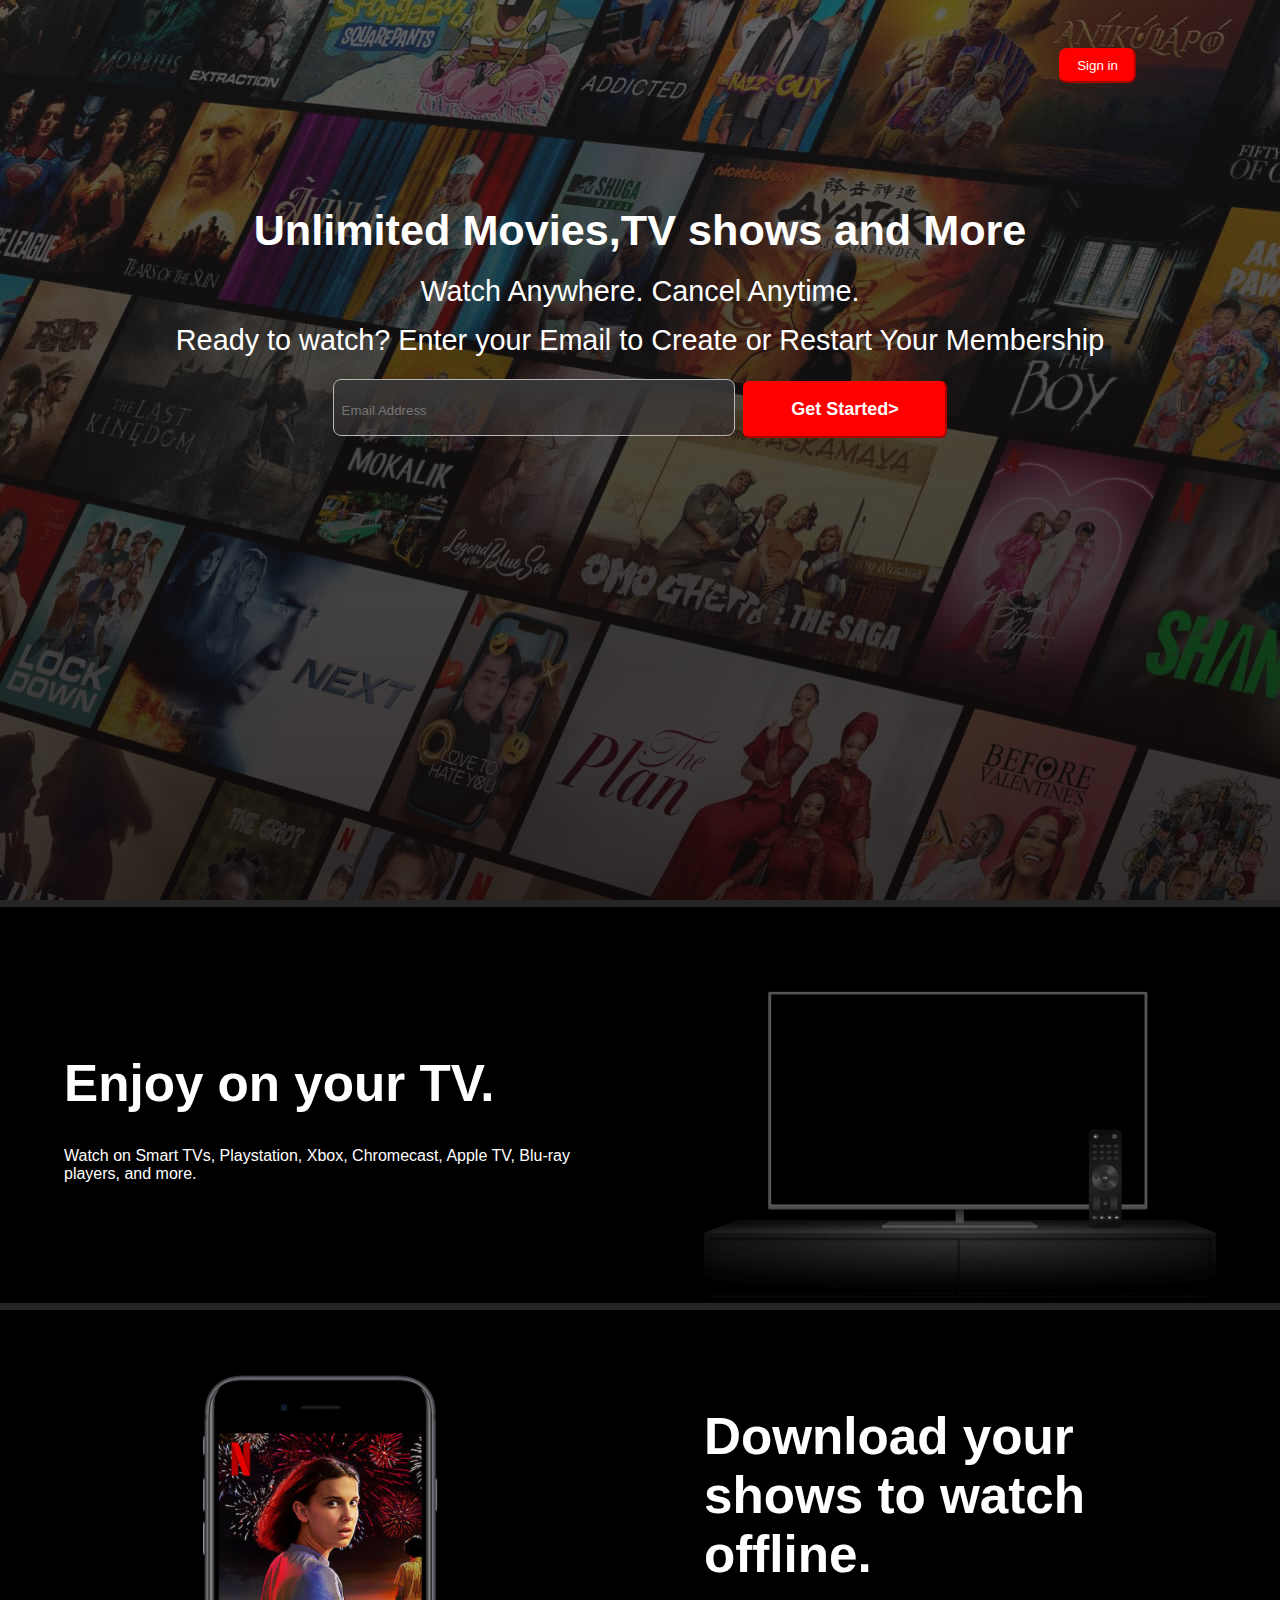
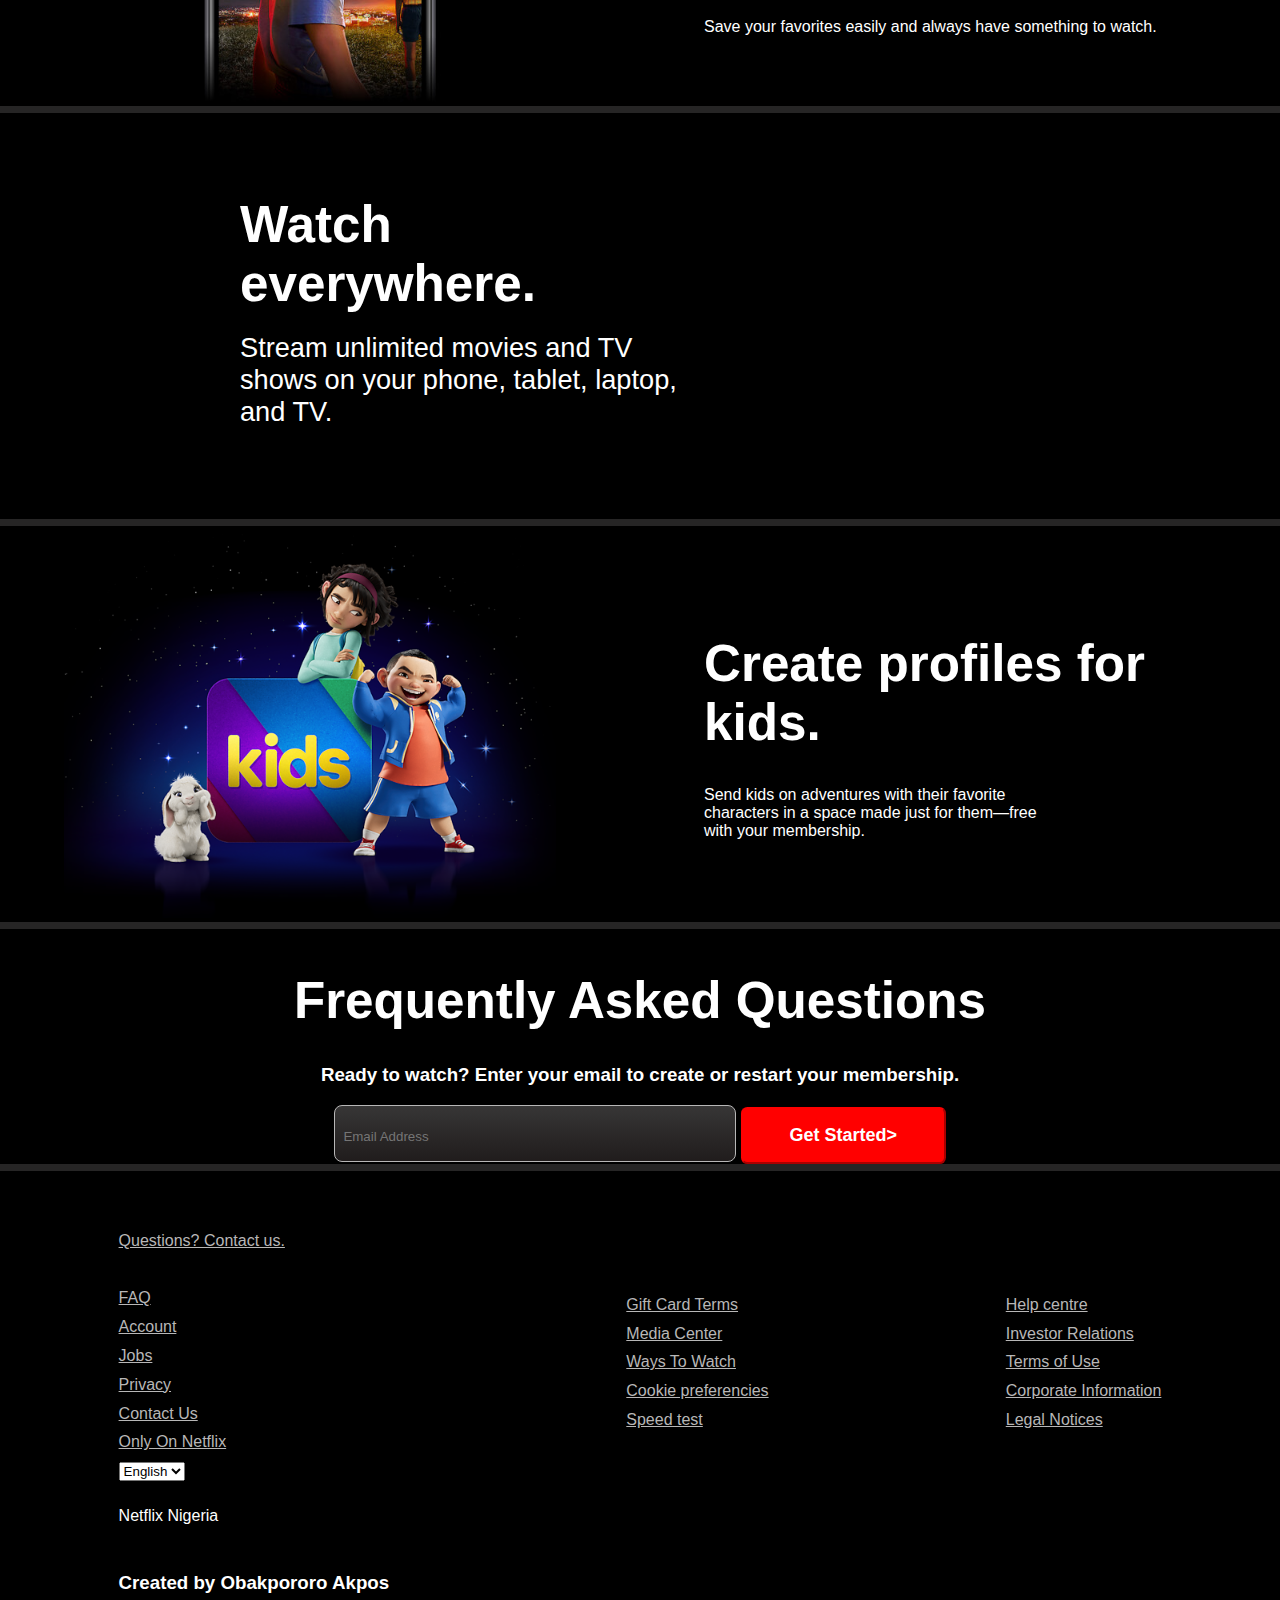
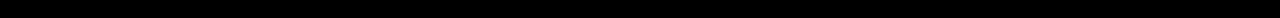
==== index.html @ f6a550da "Add files via upload" ====
<!DOCTYPE html>
<html lang="en">
<head>
    <meta charset="UTF-8">
    <meta http-equiv="X-UA-Compatible" content="IE=edge">
    <meta name="viewport" content="width=device-width, initial-scale=1.0">
    <link rel="stylesheet" href="netflix12.css">
    <link rel="stylesheet" href="https://fonts.googleapis.com/css2?family=Material+Symbols+Outlined:opsz,wght,FILL,GRAD@20..48,100..700,0..1,-50..200" />
    <title>Netflix clone</title>
</head>
<body>
             <!-- header section starts here -->
       
    <div class="landing-page">
        <header>
            <div class="logo">
            </div>
            <div class="sign-in">
                <button type="submit" >Sign in</button>
            </div>
        </header> 
        <div class="first-page">
            <div class="first-page-text">
                <h2> Unlimited Movies,TV shows and More</h2>
                <p>Watch Anywhere. Cancel Anytime.</p>
                <p id="ppp">Ready to watch? Enter your Email to Create or Restart Your Membership</p>
            </div>
            <div class="first-page-sign">
                <input type="text" name="" id="" placeholder="Email Address"/>
                <button type="button">Get Started></button>
            </div>
        </div>
    </div>
    <hr class="horule">
   
       
    
               <!-- header section starts here -->
              
               <!-- main section starts here -->
       
    
        <div class="sect">
            <div class="content">
                <h1>Enjoy on your TV.</h1>
                <p class="id"  >Watch on Smart TVs, Playstation, Xbox, Chromecast, Apple TV, Blu-ray players, and more.</p>
            </div>
            <div class="first">
                <img src="tv.png" alt="" style="width: 100%; height: auto;" width="">
            </div>
        </div>
        <hr class="horule">

        <div class="third sect">
            <div class="first">
                <img src="mobile-0819.jpg" alt=""style="max-width: 100%; height: auto;">
            </div>
            <div class="content">
                <h1 >Download your shows to watch offline.</h1>
                <p> Save your favorites easily and always have something to watch.</p>
            </div>
        </div>

        <hr class="horule">
        
        <div class="fourth">
            <div class="fourthh">
                <h1>Watch everywhere.</h1>
                <p>Stream unlimited movies and TV shows on your phone, tablet, laptop, and TV. </p>
            </div>
            <div>

            </div>
        </div>
        <hr class="horule">


        <div class="fifth sect">
            <div class="first mutate">
                <img src="kids.png" alt="" style="max-width: 100%; height: auto;">
            </div>
            <div class="content mutate1">
                <h1>Create profiles for <br> kids.</h1>
                <p>Send kids on adventures with their favorite <br> characters in a space made just for them—free <br> with your membership.</p>
            </div>
        </div>
        <hr class="horule">


        <div class="sixth">
            <div>
                <h1>Frequently Asked Questions</h1>
                <label for=""></label>
                <h3>Ready to watch? Enter your email to create or restart your membership.</h3>
            </div> 
                <div>
                <input type="text" name="" id="" placeholder="Email Address"/>
                <button type="button">Get Started></button>    
            </div>
        </div>
        <hr class="horule">
    
                 <!-- main section ends here-->

                  <!--footer section starts here-->
     <footer>
            <div class="footlink">
                <a id="link" href="">Questions? Contact us.</a> <br>
                <a id="link" href="">FAQ</a>
                <a id="link" href="">Account</a>
                <a id="link" href="">Jobs</a>
                <a id="link" href="">Privacy</a>
                <a id="link" href="">Contact Us</a>
                <a id="link" href="">Only On Netflix</a>
                <label for="">
                    <select name="" id="">
                        <option value="English">English</option>
                    </select>
                </label>
                <p>Netflix  Nigeria</p>
                <h3>Created by Obakpororo Akpos</h3>
            </div>
            <div class="footlink secondd">
                <a id="link" href="">Gift Card Terms</a>
                <a id="link" href="">Media Center</a>
                <a id="link" href="">Ways To Watch</a>
                <a id="link" href="">Cookie preferencies</a>
                <a id="link" href="">Speed test</a>
            </div>
            <div class="footlink secondd" id="link">
                <a id="link"  href="">Help centre</a>
                <a id="link" href="">Investor Relations</a>
                <a id="link" href="">Terms of Use</a>
                <a id="link" href="">Corporate Information</a>
                <a id="link" href="">Legal Notices</a>
            </div>
        </footer>
                 <!-- footer section ends here -->

   
       
</body>
</html>
---- netflix12.css ----
/* styling for body */
body{
    margin: 0;
    padding: 0;
    box-sizing: border-box;
    background-color: black;
    color: white;
    font-family:'Franklin Gothic Medium', 'Arial Narrow', Arial, sans-serif;
}
.landing-page{
    background: linear-gradient(#1e1d1d96, #100b0bc9),  url(background.jpg);
    height: 100vh;
    margin: 0;
   
}

/* styling for header */
header{
    display: flex;
    justify-content: space-between;
    align-items: start;
    padding: 0 7rem;
    margin: 0 2rem;
}
.sign-in{
   padding-top: 3rem;
   border-color: red;
   }
button[type="submit"]{
    background: red;
   color: #fff;
   padding: 0.5rem 1rem;
   border-radius: 0.5rem;
   border-color: red;
}

/* styling for first-page */
.first-page{
    display: flex;
    align-items: center;
   justify-content: center;
   flex-direction: column;
   text-align: center;
   font-size: 1.8rem;
   margin-top: 6rem;
   line-height: 0.7;
   font-family: sans-serif;
}
.first-page-text{
    width: 100%;
}
input[placeholder="Email Address"]{
    padding: 1.42rem 0.5rem 1.1rem;
    width: 30%;
    background: linear-gradient(#373636, #3a33338d);
    border-radius: 0.5rem;
    border:1px solid;
    border-color: #b8b7b7;
    color: white;
}

.first-page-sign{
   width: 100%;
   border-color: red;

}
button[type="button"]{
    background-color: red;
    border-color: red;
    color: #fff;
    border-radius: 0.4rem;
    width: 16%;
    padding:1rem 0.5rem;
    font-weight: bold;
    font-size: large;
}
/**  styling for header ends here  **/

.sect{
    display: flex;
    justify-content: space-around;
    align-content: center;
    align-items: center;
    flex-direction: row;
    
    
}

.first{
    width: 40%;

    align-self: center;
    
}
.content{
   align-self: center;
    width: 40%;
  
}

h1{
    font-size: 3.2rem;
}
.fourth{
    display: flex;
    margin-left: 15rem;
    margin-top: 3rem;
    margin-bottom: 4rem;
    justify-content: flex-start;
    align-items: center;
}
.fourthh{
    display: flex;
    flex-direction: column;
    justify-content:flex-start;
    align-items: flex-start;
}
.fourth h1{
    width: 30%;
}
.fourth p{
    margin-top: -1rem;
    width: 50%;
    font-size: 1.7rem;
}

.sixth{
    display: flex;
    justify-content: center;   
    flex-direction: column;
    text-align: center;
}
footer{
    display: flex;
    justify-content: space-around; 
    flex-direction: row;
    padding-top: 3rem;
    font-size: 1rem;
}
.footlink{
    display: flex;
    flex-direction: column;
    line-height: 1.8;
}
.secondd{
    padding-top: 4rem;
}
#link{
    color: #b8b7b7;
}
.horule{
    background-color: #000;
    height:7px;
    border-width:0;
    color:rgb(16, 13, 13);
    background-color:rgb(38, 37, 37);
    margin-top:-0rem;
}



/**responsiveness begins here
for mobile view of 450px and below**/
/* styling for landing page sign in */
@media only screen and (max-width: 600px) {
    .first-page-sign {
        
    }
    .sect{
        display: flex;
        flex-direction: column;
        align-content: center;
        align-items: center;
    }
    .first{
        width: 20rem;
    }
    .content{
        display: flex;
        justify-content: center;
        flex-direction: column;
        align-items: center;
         width: 100%;

        }
        .content>h1{
            font-size: 2.3rem;
            margin-left: 0rem;
            text-align: center;
        }
        .content>p{
            margin-top: 0rem;
            text-align: center;
            width: 100%;
            font-size: 18px;
        }
        .first-page-text{
            display: flex;
            flex-direction: column;
            align-items: center;
            justify-content: center;
            width: 100%;
        }
        .first-page-text>h2{
            font-size: 1.9rem;
            padding: 1rem 0rem;
            line-height: 1.3;
            margin-top: 0rem;
            margin-bottom: 1rem;
        }
        .first-page-text>p{
            font-size: 18px;
            padding: 0rem 2rem;
            line-height: 1.2;
            margin-top: -1.3rem;
        }
        #ppp{
            margin-top: 1rem;
            line-height: 1.8rem;
        }
        .sign-in{display: none;}
        input[placeholder="Email Address"]{
            width: 70%;
            padding: 1rem 0.5rem 1.1rem;
        }
        button[type="button"]{
            background-color: red;
            border-color: red;
            color: #fff;
            border-radius: 0.4rem;
            width: 30%;
            padding:1rem 0.5rem;
            font-weight: bold;
            font-size: large;
            margin-top: 1rem;
        }
        .landing-page{
            background: linear-gradient(#1e1d1d96, #100b0bc9),  url(background.jpg);
            height: 80vh;
            margin: 0;
           
        }
        .fourthh{
            display: flex;
            flex-direction:column;
            justify-content: center;
            margin-left: -12rem;
            align-content: center;
        }
        .fourthh h1{
            width: 80%;
            justify-content: center;
            margin-left:3rem;
            font-size:2.3rem;
            margin-top: 1rem;
        }
        .fourth p{
            font-size: 20px;
            text-align: center;
            width: 100%; 
            margin-top: -0.6rem;
        }

  }
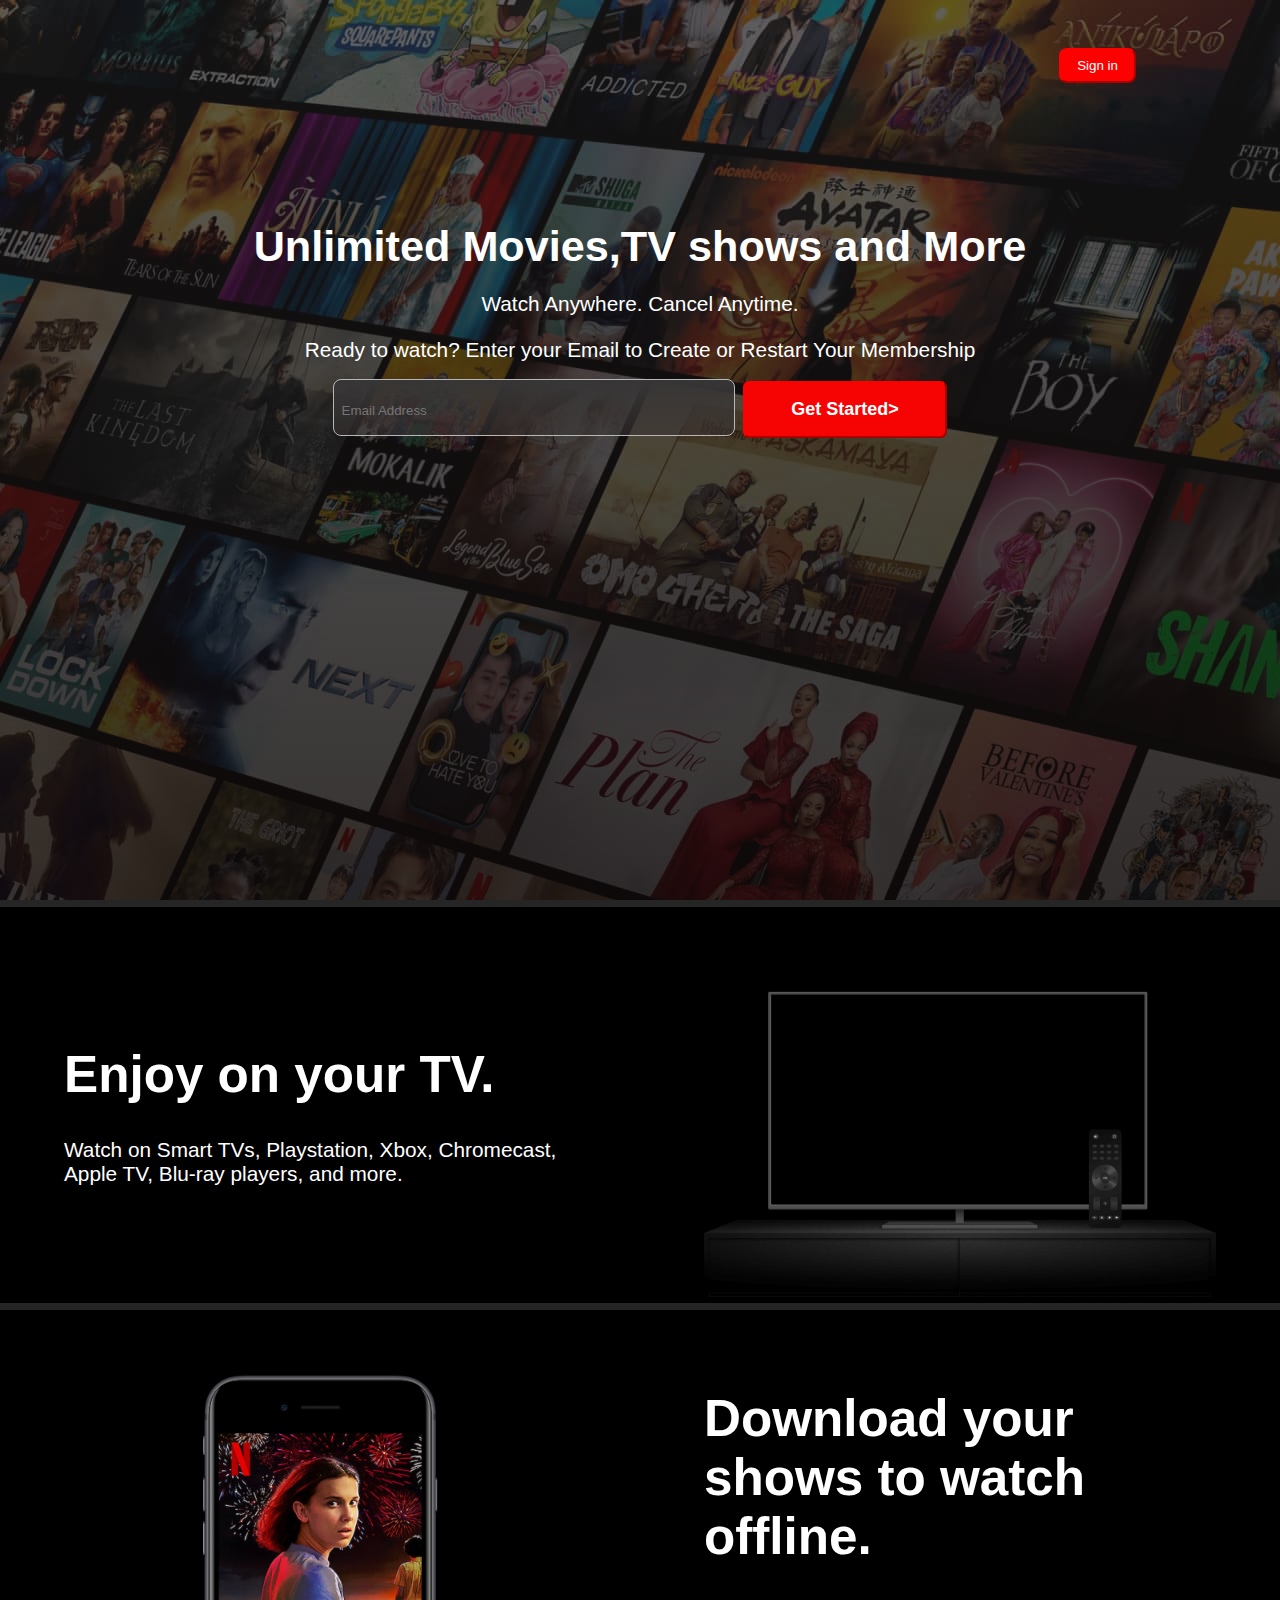
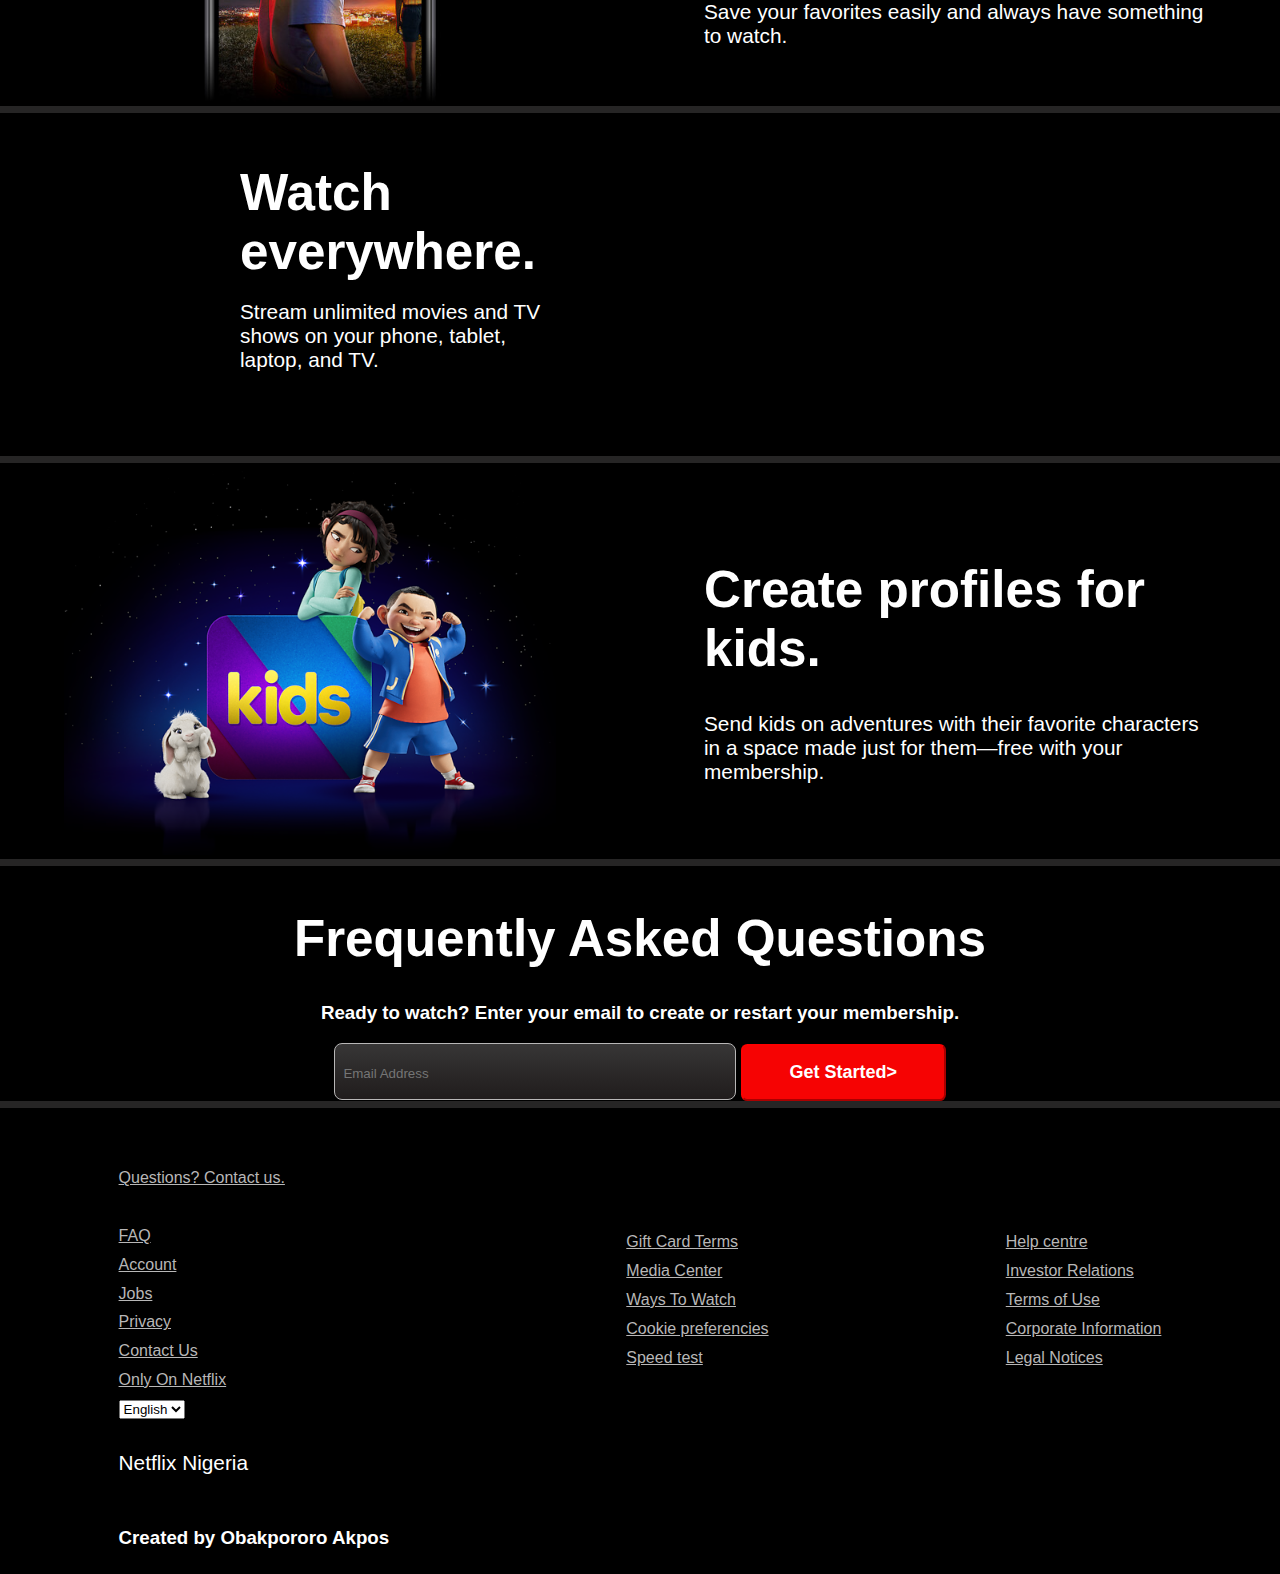
==== commit 377dc662: "Add files via upload" ====
--- a/index.html
+++ b/index.html
@@ -4,7 +4,7 @@
     <meta charset="UTF-8">
     <meta http-equiv="X-UA-Compatible" content="IE=edge">
     <meta name="viewport" content="width=device-width, initial-scale=1.0">
-    <link rel="stylesheet" href="netflix12.css">
+    <link rel="stylesheet" href="index.css">
     <link rel="stylesheet" href="https://fonts.googleapis.com/css2?family=Material+Symbols+Outlined:opsz,wght,FILL,GRAD@20..48,100..700,0..1,-50..200" />
     <title>Netflix clone</title>
 </head>
@@ -56,7 +56,7 @@
                 <img src="mobile-0819.jpg" alt=""style="max-width: 100%; height: auto;">
             </div>
             <div class="content">
-                <h1 >Download your shows to watch offline.</h1>
+                <h1>Download your shows to watch offline.</h1>
                 <p> Save your favorites easily and always have something to watch.</p>
             </div>
         </div>
@@ -64,13 +64,8 @@
         <hr class="horule">
         
         <div class="fourth">
-            <div class="fourthh">
                 <h1>Watch everywhere.</h1>
                 <p>Stream unlimited movies and TV shows on your phone, tablet, laptop, and TV. </p>
-            </div>
-            <div>
-
-            </div>
         </div>
         <hr class="horule">
 
@@ -80,8 +75,8 @@
                 <img src="kids.png" alt="" style="max-width: 100%; height: auto;">
             </div>
             <div class="content mutate1">
-                <h1>Create profiles for <br> kids.</h1>
-                <p>Send kids on adventures with their favorite <br> characters in a space made just for them—free <br> with your membership.</p>
+                <h1>Create profiles for kids.</h1>
+                <p>Send kids on adventures with their favorite characters in a space made just for them—free with your membership.</p>
             </div>
         </div>
         <hr class="horule">
--- a/index.css
+++ b/index.css
@@ -0,0 +1,274 @@
+/* styling for body */
+body{
+    margin: 0;
+    padding: 0;
+    box-sizing: border-box;
+    background-color: black;
+    color: white;
+    font-family:'Franklin Gothic Medium', 'Arial Narrow', Arial, sans-serif;
+}
+.landing-page{
+    background: linear-gradient(#1e1d1d96, #100b0bc9),  url(background.jpg);
+    height: 100vh;
+    margin: 0;
+   
+}
+P{
+    font-size: 1.3rem;
+    font-family: Verdana, Geneva, Tahoma, sans-serif;
+}
+
+/* styling for header */
+header{
+    display: flex;
+    justify-content: space-between;
+    align-items: start;
+    padding: 0 7rem;
+    margin: 0 2rem;
+}
+.sign-in{
+   padding-top: 3rem;
+   border-color: red;
+   }
+button[type="submit"]{
+    background: red;
+   color: #fff;
+   padding: 0.5rem 1rem;
+   border-radius: 0.5rem;
+   border-color: red;
+}
+
+/* styling for first-page */
+.first-page{
+    display: flex;
+    align-items: center;
+   justify-content: center;
+   flex-direction: column;
+   text-align: center;
+   font-size: 1.8rem;
+   margin-top: 7rem;
+   line-height: 0.7;
+   font-family: sans-serif;
+}
+.first-page-text{
+    width: 100%;
+}
+#ppp{
+    margin-top: 2rem;
+}
+input[placeholder="Email Address"]{
+    padding: 1.42rem 0.5rem 1.1rem;
+    width: 30%;
+    background: linear-gradient(#373636, #3a33338d);
+    border-radius: 0.5rem;
+    border:1px solid;
+    border-color: #b8b7b7;
+    color: white;
+}
+
+.first-page-sign{
+   width: 100%;
+   border-color: red;
+
+}
+button[type="button"]{
+    background-color: rgb(246, 3, 3);
+    border-color: red;
+    color: #fff;
+    border-radius: 0.4rem;
+    width: 16%;
+    padding:1rem 0.5rem;
+    font-weight: bold;
+    font-size: large;
+}
+/**  styling for header ends here  **/
+
+.sect{
+    display: flex;
+    justify-content: space-around;
+    align-content: center;
+    align-items: center;
+    flex-direction: row;
+    
+    
+}
+
+.first{
+    width: 40%;
+
+    align-self: center;
+    
+}
+.content{
+   align-self: center;
+    width: 40%;
+  
+}
+
+h1{
+    font-size: 3.2rem;
+}
+.fourth{
+    display: flex;
+    flex-direction: column;
+    margin-top: 1rem;
+    margin-bottom: 4rem;
+    margin-left: 15rem;
+    justify-content: flex-start;
+}
+.fourth h1{
+    width: 30%;
+}
+.fourth p{
+    margin-top: -1rem;
+    width: 30%;
+    font-size: 1.3rem;
+    text-align: start;
+    font-family: Verdana, Geneva, Tahoma, sans-serif;
+}
+
+.sixth{
+    display: flex;
+    justify-content: center;   
+    flex-direction: column;
+    text-align: center;
+}
+footer{
+    display: flex;
+    justify-content: space-around; 
+    flex-direction: row;
+    padding-top: 3rem;
+    font-size: 1rem;
+}
+.footlink{
+    display: flex;
+    flex-direction: column;
+    line-height: 1.8;
+}
+.secondd{
+    padding-top: 4rem;
+}
+#link{
+    color: #b8b7b7;
+}
+.horule{
+    background-color: #000;
+    height:7px;
+    border-width:0;
+    color:rgb(16, 13, 13);
+    background-color:rgb(38, 37, 37);
+    margin-top:-0rem;
+}
+
+
+
+/**responsiveness begins here
+for mobile view of 450px and below**/
+/* styling for landing page sign in */
+@media only screen and (max-width: 480px) {
+    .first-page-sign {
+        
+    }
+    .sect{
+        display: flex;
+        flex-direction: column;
+        align-content: center;
+        align-items: center;
+    }
+    .first{
+        width: 20rem;
+    }
+    .content{
+        display: flex;
+        justify-content: center;
+        flex-direction: column;
+        align-items: center;
+         width: 100%;
+
+        }
+        .content>h1{
+            font-size: 2.1rem;
+            margin-left: 0rem;
+            text-align: center;
+            margin-top: 1.4rem;
+        }
+        .content>p{
+            margin-top: -0.2rem;
+            text-align: center;
+            width: 90%;
+            font-size: 17px;
+        }
+        .first-page-text{
+            display: flex;
+            flex-direction: column;
+            align-items: center;
+            justify-content: center;
+            width: 100%;
+        }
+        .first-page-text>h2{
+            font-size: 1.9rem;
+            padding: 1rem 0rem;
+            line-height: 1.2;
+            margin-top: 0rem;
+            margin-bottom: 1rem;
+        }
+        .first-page-text>p{
+            font-size: 16px;
+            padding: 0rem 2rem;
+            line-height: 1.2;
+            margin-top: -1rem;
+        }
+        #ppp{
+            text-align: center;
+            margin-top: 0.4rem;
+            line-height: 1.6rem;
+        }
+        .sign-in{display: none;}
+        input[placeholder="Email Address"]{
+            width: 60%;
+            padding: 0.8rem 0.4rem 0.9rem;
+        }
+        button[type="button"]{
+            background-color: red;
+            border-color: red;
+            color: #fff;
+            border-radius: 0.4rem;
+            width: 40%;
+            padding:0.6rem 0rem;
+            font-weight: bold;
+            font-size: large;
+            margin-top: 1rem;
+        }
+        .landing-page{
+            background: linear-gradient(#1e1d1d96, #100b0bc9),  url(background.jpg);
+            height: 90vh;
+            margin: 0;
+           
+        }
+        .fourth{
+            display: flex;
+            flex-direction:column;
+            margin-left: 0rem;
+            width: 100%;
+            align-items: center;
+        }
+        .fourth h1{
+            width: 90%;
+            font-size:2rem;
+            margin-top: 1.2rem;
+            margin-left: 1.5rem;
+
+        }
+        .fourth p{
+            text-align: center;
+            width: 90%; 
+            margin-top: -0.6rem;
+            font-size: 16px;
+            margin-left: 0.1rem;
+            line-height: 1.3rem;
+        }
+        .third h1{
+            width: 80%;
+        }
+
+  }